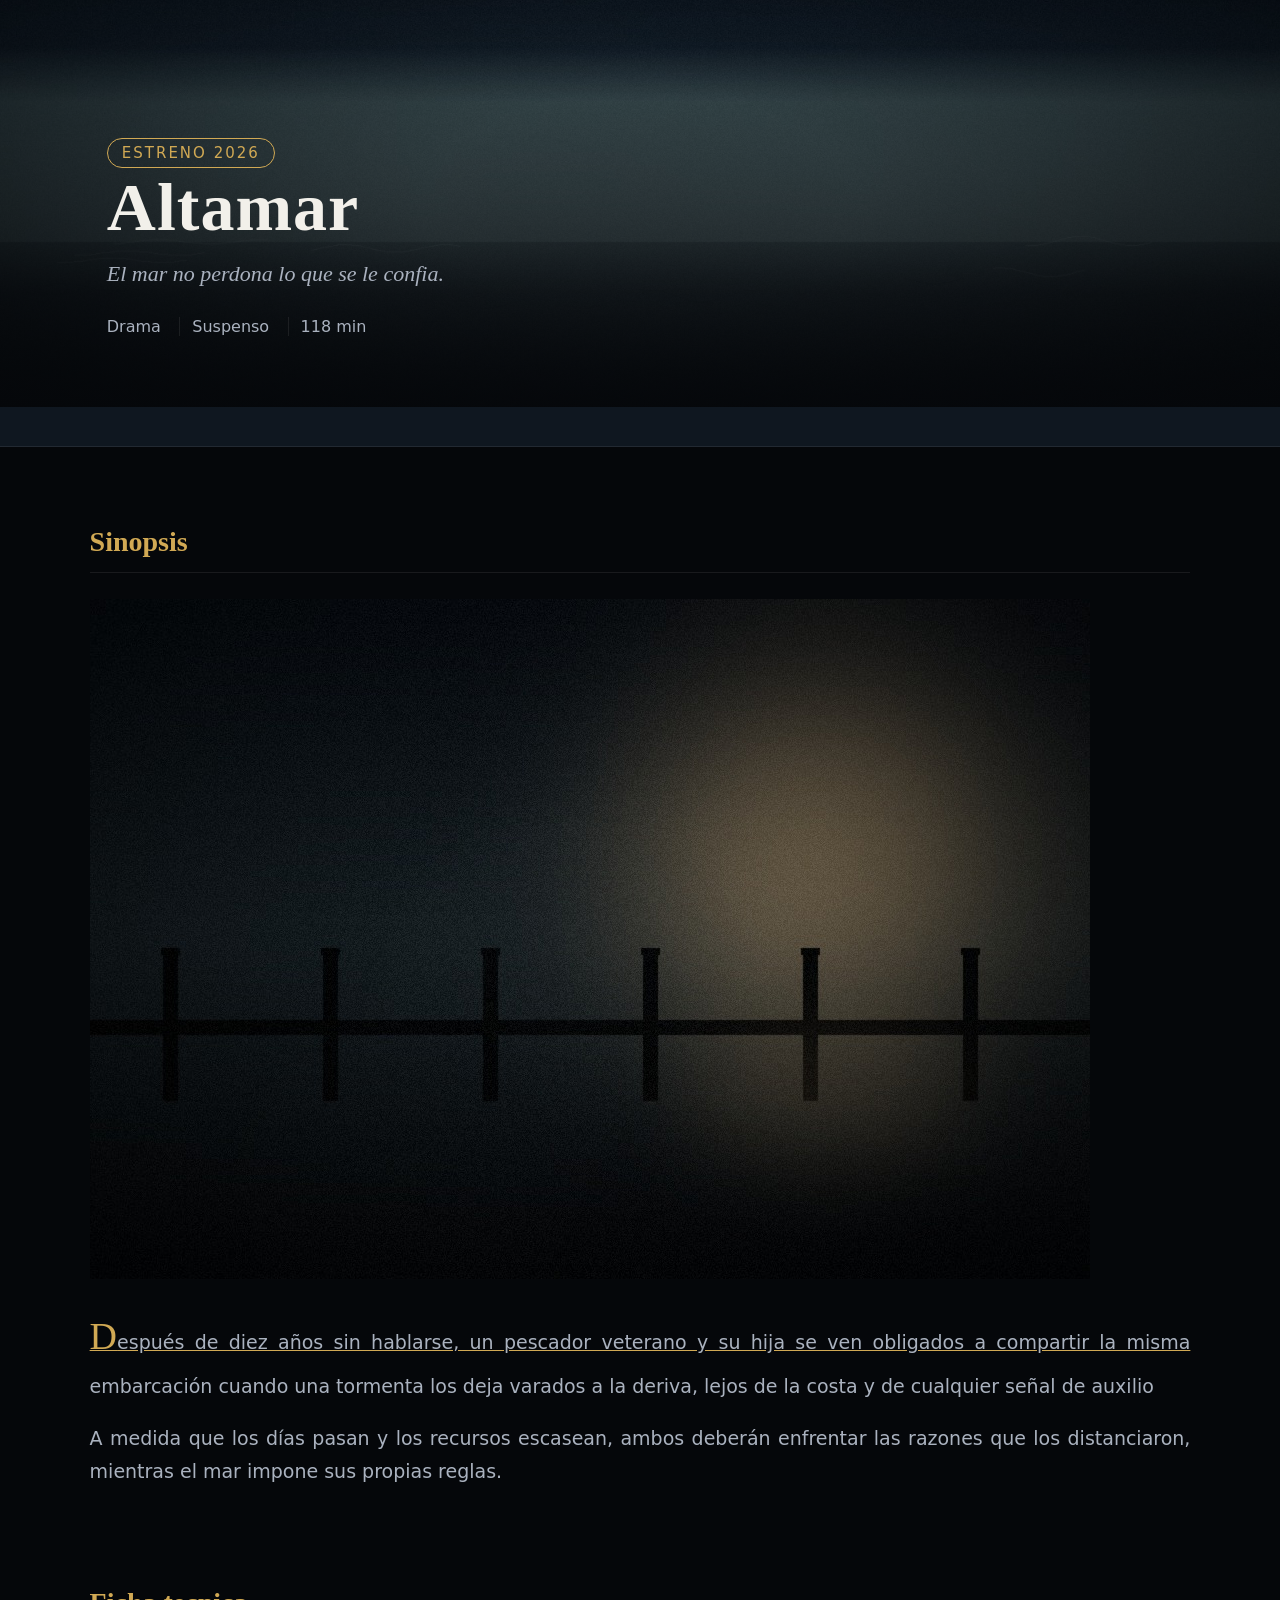
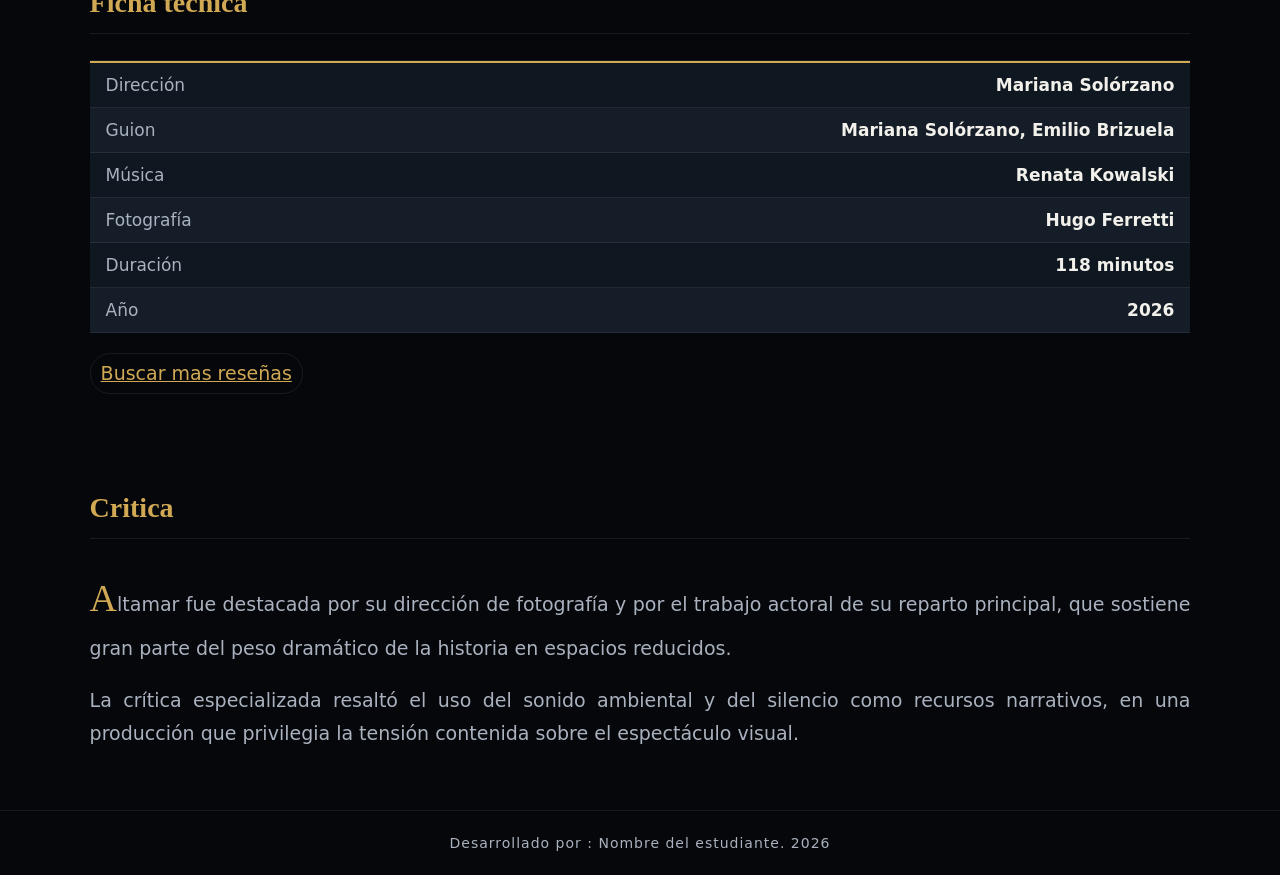
==== Ejercicio 1/pelicula.html @ 769e4cd2 "Add files via upload" ====
<!DOCTYPE html>
<html lang="en">
<head>
    <meta charset="UTF-8">
    <meta name="viewport" content="width=device-width, initial-scale=1.0">
    <title>Altamar</title>

    <link rel="stylesheet" href="style.css">
</head>
<body>
    <header class="hero">
        <div class="hero-contenido">
            <span class="etiqueta">Estreno 2026</span>
            <h1>Altamar</h1>
            <p class="tagline">El mar no perdona lo que se le confia.</p>
            <div class="badges">
                <span class="badge">Drama</span>
                <span class="badge">Suspenso</span>
                <span class="badge">118 min</span>
            </div>
        </div>
    </header>

    <nav>
        <a href="#sinopsis"></a>
        <a href="#ficha"></a>
        <a href="critica"></a>
    </nav>

    <main class="wrapper">

    <section id="sinopsis" class="bloque">
        <h2>Sinopsis</h2>
    <div class="sinopsis-contenido"></div>
    <img src="img/still.jpg" alt="">
    <div class="sinopsis-texto">
        <p>Después de diez años sin hablarse, un pescador veterano y su
hija se ven obligados a compartir la misma embarcación cuando una tormenta los
deja varados a la deriva, lejos de la costa y de cualquier señal de auxilio</p>
        <p>A medida que los días pasan y los recursos escasean, ambos
deberán enfrentar las razones que los distanciaron, mientras el mar impone sus
propias reglas.</p>
    </section>
</div>

<section id="ficha" class="bloque">
    <h2>Ficha tecnica</h2>
    <dl class="ficha">
        <div><dt>Dirección</dt><dd>Mariana Solórzano</dd></div>
        <div><dt>Guion</dt><dd>Mariana Solórzano, Emilio Brizuela</dd></div>
        <div><dt>Música</dt><dd>Renata Kowalski</dd></div>
        <div><dt>Fotografía</dt><dd>Hugo Ferretti</dd></div>
        <div><dt>Duración</dt><dd>118 minutos</dd></div>
        <div><dt>Año</dt><dd>2026</dd></div>
    </dl>
    <p class="mas-info"> <a href="https://www.imdb.com">Buscar mas reseñas</a></p>
</section>

    <section id="critica" class="bloque">
        <h2>Critica</h2>
        <div class="critica-texto">
            <p>Altamar fue destacada por su dirección de fotografía y por el
    trabajo actoral de su reparto principal, que sostiene gran parte del peso
    dramático de la historia en espacios reducidos.</p>
            <p>La crítica especializada resaltó el uso del sonido ambiental y del
    silencio como recursos narrativos, en una producción que privilegia la tensión
    contenida sobre el espectáculo visual.</p>
        </div>
    </section>
</main>

<footer>
    Desarrollado por : Nombre del estudiante. 2026
</footer>

</body>
</html>
---- Ejercicio 1/style.css ----
:root {
    --color-fondo: #05070a;
    --color-superficie: #0f1720;
    --color-superficie-alt: #141d28;
    --color-dorado: #d1a954;
    --color-texto: #f2f0ea;
    --color-texto-tenue: #aab2bf;
    --color-borde: rgba(255, 255, 255, 0.08);
    --fuente-titulos: Georgia, "Times New Roman", serif;
    --fuente-texto: "Segoe UI", system-ui, -apple-system, Helvetica,
    Arial, sans-serif;
}

* {
    box-sizing: border-box;
}

html {
    font-size: 20px;
}

body {
    margin: 0;
    background-color: var(--color-fondo);
    color: var(--color-texto);
    font-family: var(--fuente-texto);
}

.wrapper {
    margin: 0 auto;
    width: 86%;
    max-width: 860%;
}

.hero {
    background-image: 
    linear-gradient(180deg, rgba(5, 7, 10, 0.35), rgba(5, 7, 10, 0.95)), 
    url("img/hero.jpg");
    background-size: cover;
    background-position: center;
    padding: 120px 20px 70px;
}

.hero-contenido{
    margin: 0 auto;
    width: 86%;
    max-width: 860%;
}

.etiqueta {
    display: inline-block;
    color: var(--color-dorado);
    font-size: 0.75rem;
    letter-spacing: 2px;
    text-transform: uppercase;
    border: 1px solid var(--color-dorado);
    border-radius: 20px;
    padding: 5px 14px;
    margin-top: 18px;
}

h1 {
    font-family: var(--fuente-titulos);
    font-size: 3.4rem;
    letter-spacing: 1px;
    margin: 0;
}

.tagline {
    font-family: var(--fuente-titulos);
    font-style: italic;
    font-size: 1.1rem;
    color: var(--color-texto-tenue);
    margin: 14px 0 26px;
}

.badges > span {
    display: inline-block;
    font-size: 0.8rem;
    color: var(--color-texto-tenue);
}

.badge + .badge {
    margin-left: 12px;
    padding-left: 12px;
    border-left: 1px solid var(--color-borde);
}

nav {
    display: flex;
    justify-content: center;
    background-color: var(--color-superficie);
    border-bottom: 1px solid var(--color-borde);
}

nav > a {
    color: var(--color-texto-tenue);
    font-size: 0.78rem;
    text-transform: uppercase;
    letter-spacing: 1.5px;
    text-decoration: none;
    padding: 18px 22px;
    border-bottom: 3px solid transparent;
}

nav a:hover {
    color: var(--color-dorado);
    border-bottom-color: var(--color-dorado);
}

nav a:active {
    color: var(--color-texto);
}

.bloque {
    padding-top: 56px;
}

h2 {
    font-family: var(--fuente-titulos);
    font-size: 1.4rem;
    color: var(--color-dorado);
    border-bottom: 1px solid var(--color-borde);
    padding-bottom: 14px;
    margin-bottom: 26px;
}

.sinopsis-contenido {
    display: flex;
    gap: 28px;
    align-items: flex-start;
}

.sinopsis-texto {
    flex: 1;
}

.bloque p {
    color: var(--color-texto-tenue);
    line-height: 1.75;
    font-size: 0.95rem;
    text-align: justify;
}

.ficha {
    border-top: 1px solid var(--color-borde);
}

.ficha > div {
    display: flex;
    justify-content: space-between;
    padding: 12px 16px;
    border-bottom: 1px solid var(--color-borde);
}

.ficha > div:nth-child(odd) {
    background-color: var(--color-superficie);
}

.ficha > div:nth-child(even) {
    background-color: var(--color-superficie-alt);
}

.ficha > div:first-child {
    border-top: 2px solid var(--color-dorado);
}

.ficha dt {
    color: var(--color-texto-tenue);
    font-size: 0.85rem;
}

.ficha dd {
    margin: 0;
    font-size: 0.85rem;
    font-weight: bold;
}

.mas-info {
    font-size: 0.85rem;
    margin-top: 16px;
}

.mas-info a:link {
    color: var(--color-dorado);
}

.mas-info a:visited {
    color: #9884ab;
}

.mas-info a:hover {
    color: var(--color-texto);
}

footer {
    color: var(--color-texto-tenue);
    font-size: 0.7rem;
    letter-spacing: 1px;
    margin-top: 60px;
    padding: 24px;
    text-align: center;
    border-top: 1px solid var(--color-borde);
}

a[href="https://www.imdb.com"] {
    display: inline-block;
    padding: 3px 10px;
    border: 1px solid var(--color-borde);
    border-radius: 20px;
}

.sinopsis-texto p:first-child::first-letter,
.critica-texto p:first-child::first-letter {
    color: var(--color-dorado);
    font-family: var(--fuente-titulos);
    font-size: 1.9rem;
}

.wrapper > .bloque:first-child .sinopsis-texto > p:first-child::first-line {
    text-decoration: underline;
    text-decoration-color: var(--color-dorado);
}
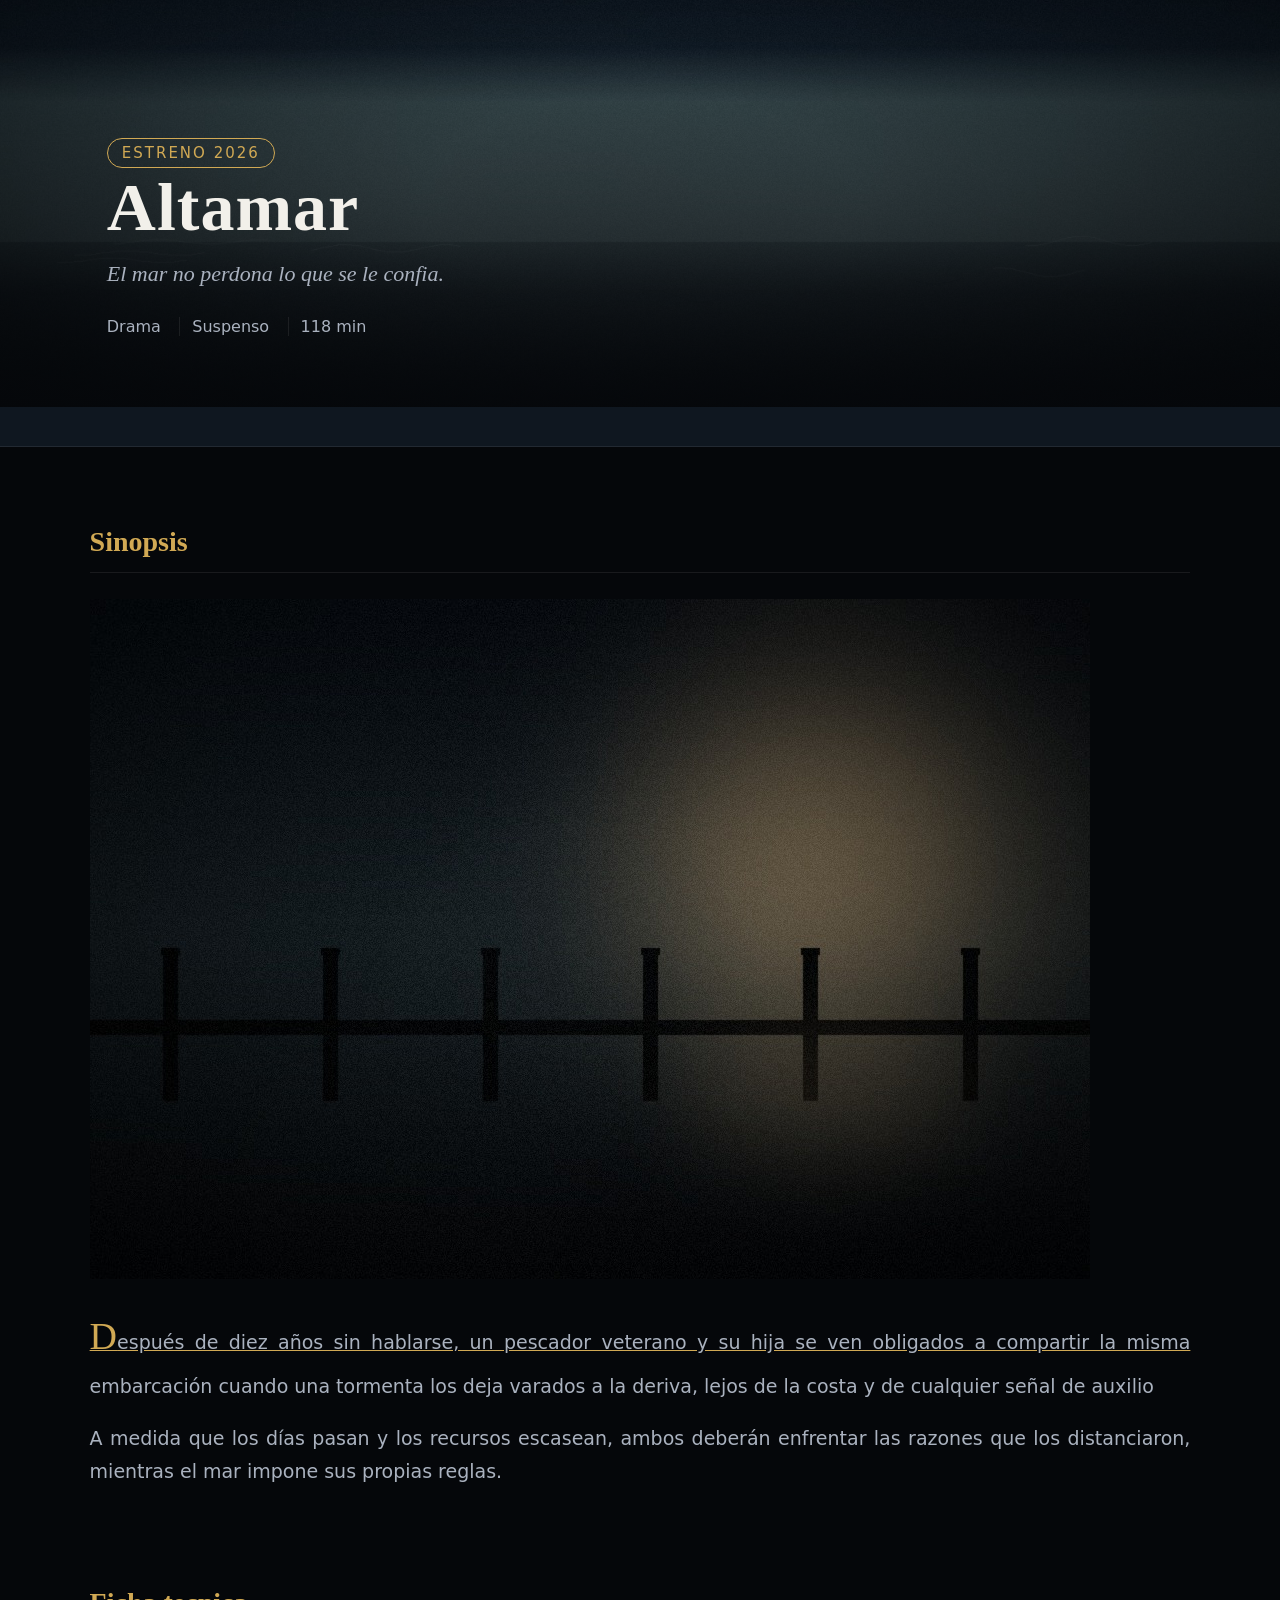
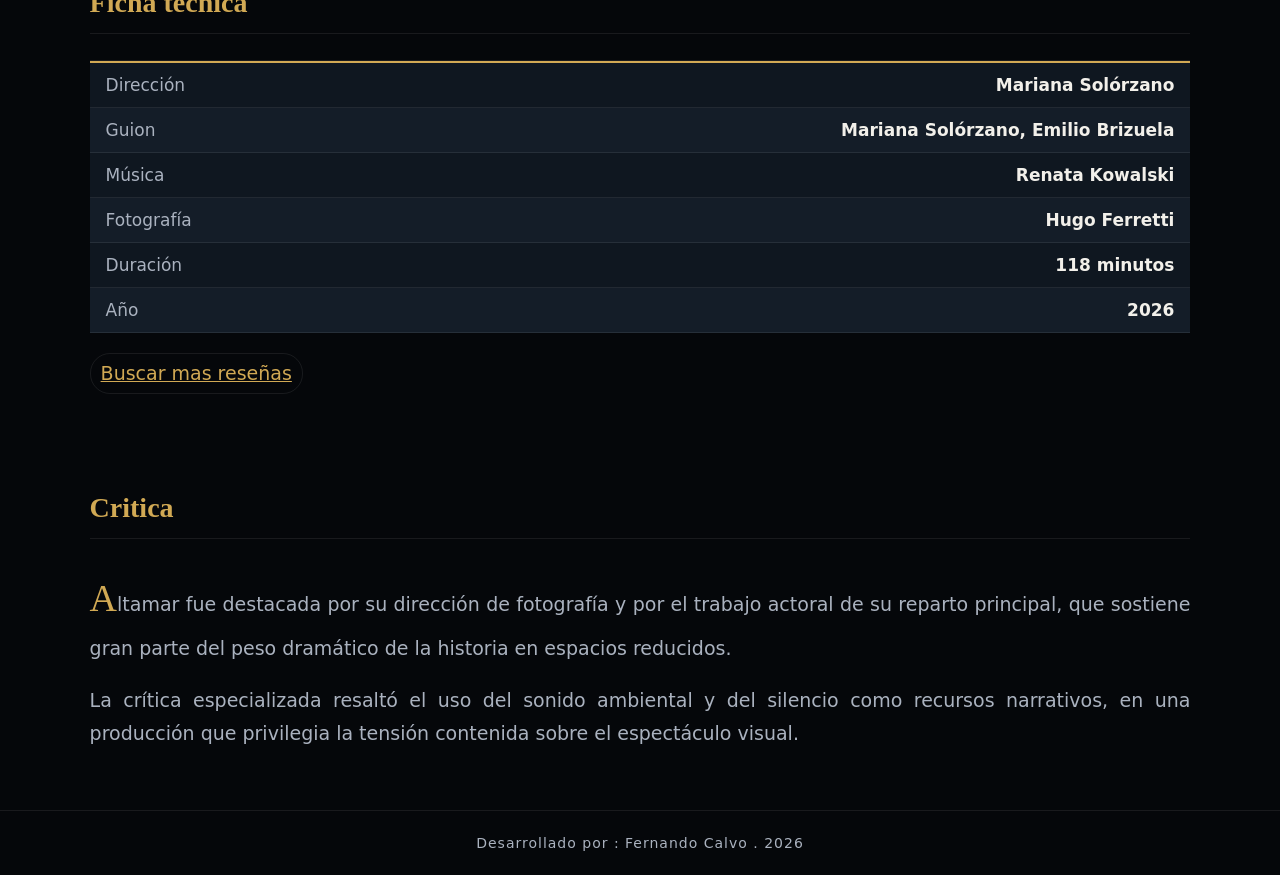
==== commit d09da1ad: "Fix footer student name in pelicula.html Updated the footer to include the correct student name." ====
--- a/Ejercicio 1/pelicula.html
+++ b/Ejercicio 1/pelicula.html
@@ -70,8 +70,8 @@
 </main>
 
 <footer>
-    Desarrollado por : Nombre del estudiante. 2026
+    Desarrollado por : Fernando Calvo . 2026
 </footer>
 
 </body>
-</html>+</html>
